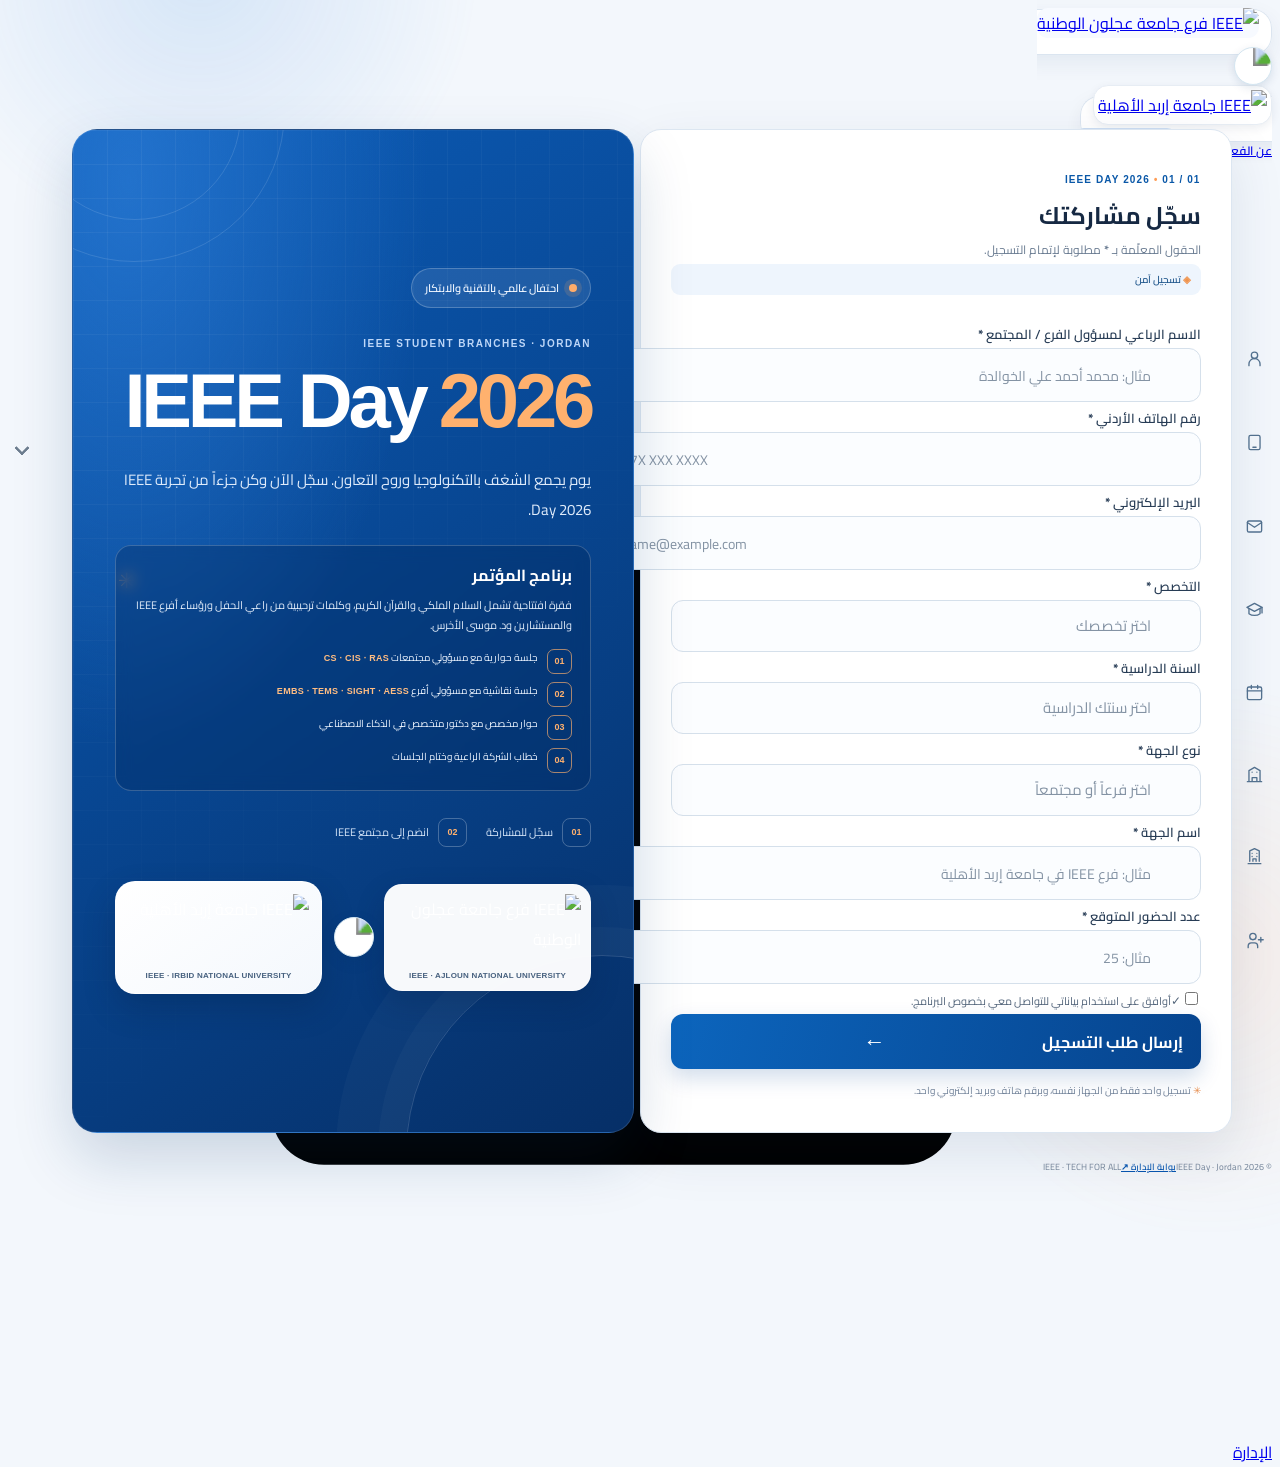
==== index.html @ 1aecef53 "Add organization and attendance registration details" ====
<!doctype html>
<html lang="ar" dir="rtl">
<head>
  <meta charset="utf-8">
  <meta name="viewport" content="width=device-width, initial-scale=1, viewport-fit=cover">
  <meta name="theme-color" content="#064ca5">
  <meta name="description" content="التسجيل في فعالية IEEE Day 2026">
  <title>IEEE Day 2026 | التسجيل</title>
  <link rel="preconnect" href="https://fonts.googleapis.com">
  <link rel="preconnect" href="https://fonts.gstatic.com" crossorigin>
  <link href="https://fonts.googleapis.com/css2?family=Cairo:wght@400;500;600;700&display=swap" rel="stylesheet">
  <link rel="stylesheet" href="styles.css?v=registration-mobile-2-20261021">
  <link rel="stylesheet" href="event-theme.css?v=ieee-day-2026-organization-fields-1">
</head>
<body class="event-body">
  <div class="event-glow event-glow-one"></div><div class="event-glow event-glow-two"></div>
  <header class="topbar wrap event-topbar">
    <a class="brand event-brand" href="#home" aria-label="شعار IEEE فرع جامعة عجلون الوطنية وجامعة إربد الأهلية">
      <img class="brand-university" src="assets/ieee-anu-ajloun.png" alt="IEEE فرع جامعة عجلون الوطنية">
      <span class="brand-partnership" role="img" aria-label="شراكة وتعاون بين الجهتين"><img src="assets/partnership-handshake.png" alt="" aria-hidden="true"></span>
      <img class="brand-academy" src="assets/ieee-irbid-national-university.jpg" alt="IEEE جامعة إربد الأهلية">
    </a>
    <nav class="nav"><a href="#event">عن الفعالية</a><a href="#register">التسجيل</a><a class="nav-admin" href="admin.html">لوحة الإدارة <span aria-hidden="true">↗</span></a></nav>
    <a class="mobile-admin" href="admin.html" aria-label="لوحة الإدارة"><svg aria-hidden="true" viewBox="0 0 24 24"><path d="M14 5h5v5M19 5 10 14"/><path d="M18 13v5a1 1 0 0 1-1 1H6a1 1 0 0 1-1-1V7a1 1 0 0 1 1-1h5"/></svg><span>الإدارة</span></a>
  </header>
  <main id="home" class="wrap event-main">
    <section class="event-grid" id="event">
      <div class="event-intro">
        <div class="event-kicker"><span class="event-kicker-dot"></span> احتفال عالمي بالتقنية والابتكار</div>
        <p class="event-overline">IEEE STUDENT BRANCHES · JORDAN</p>
        <h1><span class="event-title-en">IEEE Day</span><span class="event-title-year">2026</span></h1>
        <p class="event-description">يوم يجمع الشغف بالتكنولوجيا وروح التعاون. سجّل الآن وكن جزءاً من تجربة IEEE Day 2026.</p>
        <section class="conference-program" aria-labelledby="programTitle"><h2 id="programTitle">برنامج المؤتمر</h2><p class="program-opening">فقرة افتتاحية تشمل السلام الملكي والقرآن الكريم، وكلمات ترحيبية من راعي الحفل ورؤساء أفرع IEEE والمستشارين ود. موسى الأخرس.</p><ol><li><b>01</b><span>جلسة حوارية مع مسؤولي مجتمعات <strong>CS · CIS · RAS</strong></span></li><li><b>02</b><span>جلسة نقاشية مع مسؤولي أفرع <strong>EMBS · TEMS · SIGHT · AESS</strong></span></li><li><b>03</b><span>حوار مخصص مع دكتور متخصص في الذكاء الاصطناعي</span></li><li><b>04</b><span>خطاب الشركة الراعية وختام الجلسات</span></li></ol></section>
        <div class="event-facts"><span><b>01</b> سجّل للمشاركة</span><span><b>02</b> انضم إلى مجتمع IEEE</span></div>
        <div class="event-partners" aria-label="الجهات المشاركة">
          <div class="event-partner-card"><img src="assets/ieee-anu-ajloun.png" alt="IEEE فرع جامعة عجلون الوطنية"><span>IEEE · AJLOUN NATIONAL UNIVERSITY</span></div>
          <span class="event-partnership" role="img" aria-label="شراكة وتنظيم مشترك"><img src="assets/partnership-handshake.png" alt="" aria-hidden="true"></span>
          <div class="event-partner-card"><img src="assets/ieee-irbid-national-university.jpg" alt="IEEE جامعة إربد الأهلية"><span>IEEE · IRBID NATIONAL UNIVERSITY</span></div>
        </div>
        <span class="event-orbit event-orbit-a"></span><span class="event-orbit event-orbit-b"></span><span class="event-spark" aria-hidden="true">✳</span>
      </div>
      <div class="registration-panel event-registration-panel" id="register">
      <form class="registration-form reveal" id="registrationForm" novalidate>
        <div class="form-top"><div><span class="form-step">IEEE DAY 2026 <i>•</i> 01 / 01</span><div class="form-label">سجّل مشاركتك</div><p>الحقول المعلّمة بـ <b>*</b> مطلوبة لإتمام التسجيل.</p></div><div class="secure-badge"><span>◈</span> تسجيل آمن</div></div>
        <div class="form-grid">
          <label class="field full-field" for="fullName"><span class="field-label">الاسم الرباعي لمسؤول الفرع / المجتمع <b>*</b></span><span class="input-wrap"><span class="input-icon" aria-hidden="true"><svg viewBox="0 0 24 24"><circle cx="12" cy="8" r="4"/><path d="M5 21v-2a7 7 0 0 1 14 0v2"/></svg></span><input id="fullName" name="fullName" type="text" autocomplete="name" placeholder="مثال: محمد أحمد علي الخوالدة" minlength="10" required><span class="field-status"></span></span><span class="field-error"></span></label>
          <label class="field" for="phone"><span class="field-label">رقم الهاتف الأردني <b>*</b></span><span class="input-wrap"><span class="input-icon" aria-hidden="true"><svg viewBox="0 0 24 24"><path d="M7 3h10a2 2 0 0 1 2 2v14a2 2 0 0 1-2 2H7a2 2 0 0 1-2-2V5a2 2 0 0 1 2-2Z"/><path d="M10 18h4"/></svg></span><input id="phone" name="phone" type="tel" inputmode="tel" autocomplete="tel" dir="ltr" placeholder="07X XXX XXXX" required><span class="field-status"></span></span><span class="field-error"></span></label>
          <label class="field" for="email"><span class="field-label">البريد الإلكتروني <b>*</b></span><span class="input-wrap"><span class="input-icon" aria-hidden="true"><svg viewBox="0 0 24 24"><rect x="3" y="5" width="18" height="14" rx="2"/><path d="m3 7 9 6 9-6"/></svg></span><input id="email" name="email" type="email" inputmode="email" autocomplete="email" dir="ltr" placeholder="name@example.com" required><span class="field-status"></span></span><span class="field-error"></span></label>
          <label class="field" for="major"><span class="field-label">التخصص <b>*</b></span><span class="input-wrap select-wrap"><span class="input-icon" aria-hidden="true"><svg viewBox="0 0 24 24"><path d="M12 3 2.5 8 12 13l9.5-5L12 3Z"/><path d="M5 10v6c4 3 10 3 14 0v-6M21.5 8v7"/></svg></span><select id="major" name="major" required><option value="" selected disabled>اختر تخصصك</option><option>علم الحاسوب</option><option>تكنولوجيا المعلومات</option><option>هندسة الحاسوب</option><option>هندسة البرمجيات</option><option>الأمن السيبراني</option><option>الذكاء الاصطناعي</option><option>علم البيانات</option><option>نظم المعلومات الحاسوبية</option><option>هندسة الاتصالات والشبكات</option><option>هندسة الإلكترونيات</option><option>إنترنت الأشياء</option><option>الروبوتات والأنظمة الذكية</option><option>الحوسبة السحابية</option><option>تخصص تقني آخر</option></select><span class="field-status"></span></span><span class="field-error"></span></label>
          <label class="field" for="year"><span class="field-label">السنة الدراسية <b>*</b></span><span class="input-wrap select-wrap"><span class="input-icon" aria-hidden="true"><svg viewBox="0 0 24 24"><rect x="3" y="5" width="18" height="16" rx="2"/><path d="M16 3v4M8 3v4M3 10h18"/></svg></span><select id="year" name="year" required><option value="" selected disabled>اختر سنتك الدراسية</option><option>السنة الأولى</option><option>السنة الثانية</option><option>السنة الثالثة</option><option>السنة الرابعة</option><option>السنة الخامسة</option><option>السنة السادسة أو أكثر</option><option>دراسات عليا</option></select><span class="field-status"></span></span><span class="field-error"></span></label>
          <label class="field" for="organizationType"><span class="field-label">نوع الجهة <b>*</b></span><span class="input-wrap select-wrap"><span class="input-icon" aria-hidden="true"><svg viewBox="0 0 24 24"><path d="M3 21h18M5 21V7l7-4 7 4v14M9 21v-5h6v5M9 9h.01M15 9h.01"/></svg></span><select id="organizationType" name="organizationType" required><option value="" selected disabled>اختر فرعاً أو مجتمعاً</option><option value="فرع">فرع IEEE</option><option value="مجتمع">مجتمع IEEE</option></select><span class="field-status"></span></span><span class="field-error"></span></label>
          <label class="field" for="organizationName"><span class="field-label">اسم الجهة <b>*</b></span><span class="input-wrap"><span class="input-icon" aria-hidden="true"><svg viewBox="0 0 24 24"><path d="M4 21h16M6 18V5l6-3 6 3v13M9 8h.01M15 8h.01M9 12h.01M15 12h.01M10 18v-3h4v3"/></svg></span><input id="organizationName" name="organizationName" type="text" maxlength="160" placeholder="مثال: فرع IEEE في جامعة إربد الأهلية" required><span class="field-status"></span></span><span class="field-error"></span></label>
          <label class="field" for="attendeeCount"><span class="field-label">عدد الحضور المتوقع <b>*</b></span><span class="input-wrap"><span class="input-icon" aria-hidden="true"><svg viewBox="0 0 24 24"><path d="M16 21v-2a4 4 0 0 0-4-4H8a4 4 0 0 0-4 4v2M10 11a4 4 0 1 0 0-8 4 4 0 0 0 0 8ZM20 8v6M23 11h-6"/></svg></span><input id="attendeeCount" name="attendeeCount" type="number" inputmode="numeric" min="1" max="10000" step="1" placeholder="مثال: 25" required><span class="field-status"></span></span><span class="field-error"></span></label>
        </div>
        <label class="consent" for="consent"><input id="consent" type="checkbox" name="consent" required><span class="custom-checkbox">✓</span><span>أوافق على استخدام بياناتي للتواصل معي بخصوص البرنامج.</span></label>
        <button class="primary-button submit-button" type="submit"><span class="submit-text">إرسال طلب التسجيل</span><span class="submit-arrow" aria-hidden="true">←</span><span class="button-spinner"></span></button>
        <p class="form-footnote"><span>✳</span> تسجيل واحد فقط من الجهاز نفسه، وبرقم هاتف وبريد إلكتروني واحد.</p>
      </form>
      <section class="registration-success" id="registrationSuccess" role="status" aria-live="polite" aria-atomic="true" hidden>
        <div class="success-art"><span>✓</span><i class="success-star star-a">✳</i><i class="success-star star-b">✦</i><i class="success-star star-c">✳</i></div>
        <div class="eyebrow success-eyebrow"><span class="live-dot"></span><span id="successEyebrow">اكتمل التسجيل بنجاح</span></div>
        <h2 id="successTitle">أنت مسجل<span>.</span></h2>
        <p class="success-message" id="successMessage"></p>
        <div class="success-divider"></div>
        <p class="success-detail" id="successDetail">سنكون على تواصل معك قريباً.<br><b>نتمنى لك رحلة مليئة بالإنجاز!</b></p>
        <div class="success-device-note" id="successDeviceNote"><span aria-hidden="true">⌁</span><p>تم اعتماد هذا الجهاز لتسجيل واحد فقط، ولا يمكن التسجيل منه مرة أخرى.</p></div>
        <span class="success-brand">IEEE DAY 2026 &nbsp;·&nbsp; JORDAN</span>
      </section>
      </div>
    </section>
    <footer class="footer event-footer"><span>© 2026 IEEE Day · Jordan</span><a href="admin.html">بوابة الإدارة ↗</a><span>IEEE · TECH FOR ALL</span></footer>
  </main>
  <div class="toast" id="toast" role="alert" aria-live="polite"></div>
  <script src="app.js?v=db-authoritative-registration-organization-fields-20261104"></script>
</body>
</html>
---- event-theme.css ----
:root{--ink:#14243b;--muted:#63748a;--purple:#0754ad;--purple-deep:#063d83;--lavender:#e8f2ff;--coral:#ff9c54;--line:#dce6f1;--surface:#fff;--page:#f3f7fc;--green:#28966e;--font:"Cairo",sans-serif;--display:"Cairo",sans-serif}
html{scroll-padding-top:90px}
body.event-body{background:#f3f7fc;color:#15263c;font-family:"Cairo",sans-serif}
.event-glow{position:fixed;z-index:-1;pointer-events:none;border-radius:50%;filter:blur(2px)}
.event-glow-one{width:580px;height:580px;top:-320px;left:-90px;background:radial-gradient(circle,rgba(64,139,224,.16),transparent 68%)}
.event-glow-two{width:560px;height:560px;right:-210px;bottom:-340px;background:radial-gradient(circle,rgba(255,156,84,.11),transparent 70%)}
.event-topbar{height:91px;border-bottom-color:#dce5f0}
.event-brand{height:68px;gap:13px;padding:7px 12px;border:1px solid #dbe5f0;border-radius:14px;background:#fff;box-shadow:0 8px 22px rgba(18,51,93,.07)}
.event-brand .brand-university{width:148px;height:50px;flex:0 0 148px;object-fit:contain;border-radius:0}
.event-brand .brand-academy{width:145px;height:57px;object-fit:contain}
.event-brand .brand-divider{height:37px;background:#d8e1ed}
.event-topbar .nav{gap:29px}
.event-topbar .nav a{font-family:"Cairo",sans-serif;font-size:12px;font-weight:600}
.event-topbar .nav a:hover,.event-topbar .nav .nav-admin{color:#0754ad}
.event-topbar .nav .nav-admin{padding:10px 15px;border:1px solid #cbdcf1;border-radius:10px;background:#fff}
.event-main{width:min(1220px,calc(100% - 64px))}
.event-grid{display:grid;grid-template-columns:minmax(0,1fr) minmax(410px,.92fr);gap:27px;align-items:stretch;padding:30px 0 25px}
.event-intro{position:relative;isolation:isolate;overflow:hidden;display:flex;min-height:660px;flex-direction:column;justify-content:center;padding:44px 42px;border:1px solid rgba(255,255,255,.12);border-radius:25px;background:radial-gradient(ellipse at 10% 5%,rgba(47,127,217,.64),transparent 42%),linear-gradient(145deg,#0c5db9 0%,#084895 45%,#062f67 100%);color:#fff;box-shadow:0 25px 60px rgba(9,54,107,.18)}
.event-intro::before,.event-intro::after{position:absolute;z-index:-1;content:"";pointer-events:none}
.event-intro::before{inset:0;background-image:linear-gradient(rgba(255,255,255,.055) 1px,transparent 1px),linear-gradient(90deg,rgba(255,255,255,.055) 1px,transparent 1px);background-size:34px 34px;mask-image:linear-gradient(135deg,#000,transparent 73%)}
.event-intro::after{width:390px;height:390px;right:-165px;bottom:-215px;border:1px solid rgba(255,255,255,.16);border-radius:50%;box-shadow:0 0 0 28px rgba(255,255,255,.025),0 0 0 70px rgba(255,255,255,.025)}
.event-kicker{display:flex;align-items:center;gap:10px;width:max-content;max-width:100%;padding:9px 13px;border:1px solid rgba(255,255,255,.22);border-radius:100px;background:rgba(255,255,255,.09);color:#eff6ff;font-size:11px;font-weight:600}
.event-kicker-dot{width:8px;height:8px;border-radius:50%;background:#ffac69;box-shadow:0 0 0 5px rgba(255,172,105,.15)}
.event-overline{margin:28px 0 3px;color:#bed7f8;font:600 10px/1.6 Arial,sans-serif;letter-spacing:.15em}
.event-intro h1{display:flex;direction:ltr;justify-content:flex-end;align-items:baseline;gap:14px;margin:0;color:#fff;font:700 clamp(48px,6vw,76px)/1.22 Arial,sans-serif;letter-spacing:-.055em}
.event-title-year{color:#ffb16e}
.event-description{max-width:500px;margin:17px 0 0;color:#e0ecfb;font:400 15px/2 Cairo,sans-serif}
.event-facts{display:flex;flex-wrap:wrap;gap:19px;margin-top:27px;color:#d5e5f8;font-size:11px}
.event-facts span{display:flex;align-items:center;gap:9px}
.event-facts b{display:grid;width:27px;height:27px;place-items:center;border:1px solid rgba(255,255,255,.25);border-radius:8px;color:#ffb16e;font:700 9px Arial,sans-serif}
.event-partners{position:relative;z-index:1;display:grid;grid-template-columns:1fr 1fr;gap:12px;margin-top:34px}
.event-partner-card{overflow:hidden;display:flex;min-width:0;flex-direction:column;align-items:center;padding:10px 10px 9px;border:1px solid rgba(255,255,255,.32);border-radius:13px;background:#fff;box-shadow:0 10px 25px rgba(0,25,58,.16)}
.event-partner-card img{display:block;width:100%;height:70px;object-fit:contain}
.event-partner-card span{margin-top:6px;color:#47617f;font:600 8px/1.4 Arial,sans-serif;letter-spacing:.025em;text-align:center}
.event-orbit{position:absolute;z-index:-1;border:1px solid rgba(255,255,255,.12);border-radius:50%;pointer-events:none}
.event-orbit-a{width:300px;height:300px;top:-170px;left:-90px}
.event-orbit-b{width:210px;height:210px;top:-122px;left:-44px}
.event-spark{position:absolute;top:43%;left:8%;color:#ffb16e;font-size:21px;animation:event-twinkle 2.3s ease-in-out infinite alternate}
.event-registration-panel{align-self:center;width:100%;max-width:530px;min-width:0;margin-inline:auto}
.event-registration-panel .registration-form{width:100%;padding:32px 30px;border:1px solid #dce6f1;border-radius:21px;background:#fff;box-shadow:0 20px 55px rgba(18,51,93,.1)}
.event-registration-panel .form-top{align-items:flex-start;gap:14px;margin-bottom:23px}
.event-registration-panel .form-step{font:700 10px/1.6 Arial,sans-serif;letter-spacing:.11em;color:#0a58a8}
.event-registration-panel .form-step i{color:#ff9c54}
.event-registration-panel .form-label{margin-top:7px;font:700 24px/1.45 Cairo,sans-serif;color:#162943}
.event-registration-panel .form-top p{margin:5px 0 0;color:#697b91;font:400 12px/1.8 Cairo,sans-serif}
.event-registration-panel .secure-badge{flex:0 0 auto;margin-top:4px;padding:8px 10px;border-radius:9px;background:#eef5fd;color:#23598e;font:600 10px/1.5 Cairo,sans-serif;white-space:nowrap}
.event-registration-panel .secure-badge span{color:#f0934c}
.event-registration-panel .form-grid{grid-template-columns:minmax(0,1fr);gap:17px}
.event-registration-panel .field,.event-registration-panel .full-field{grid-column:1/-1;min-width:0}
.event-registration-panel .field-label{margin-bottom:7px;color:#273c55;font:600 13px/1.6 Cairo,sans-serif}
.event-registration-panel .input-wrap{width:100%;min-width:0}
.event-registration-panel .input-wrap input,.event-registration-panel .input-wrap select{display:block;width:100%;height:52px;padding:0 49px 0 41px;border:1px solid #d5e0eb;border-radius:12px;outline:0;background:#fbfdff;color:#1e3047;font:400 15px/1.5 Cairo,sans-serif;box-shadow:none;transition:border-color .18s,box-shadow .18s,background .18s}
.event-registration-panel .input-wrap input::placeholder{color:#8493a4;opacity:1;font:400 14px/1.5 Cairo,sans-serif}
.event-registration-panel .input-wrap input[name="phone"],.event-registration-panel .input-wrap input[name="email"]{direction:ltr;text-align:left;padding:0 48px 0 14px}
.event-registration-panel .input-wrap input:focus,.event-registration-panel .input-wrap select:focus{border-color:#2475c4;box-shadow:0 0 0 3px rgba(36,117,196,.12);background:#fff}
.event-registration-panel .input-wrap select{appearance:none;-webkit-appearance:none;padding-left:40px}
.event-registration-panel .input-wrap select:invalid{color:#8493a4}
.event-registration-panel .input-wrap:has(select)::after{content:"";position:absolute;left:17px;right:auto;top:50%;width:8px;height:8px;border:solid #6c7c8e;border-width:0 0 2px 2px;transform:translateY(-70%) rotate(-45deg);pointer-events:none}
.event-registration-panel .input-icon{position:absolute;right:15px;left:auto;z-index:1;display:grid;width:21px;height:21px;place-items:center;color:#52708e;font-size:19px;pointer-events:none}
.event-registration-panel .input-icon svg{display:block;width:19px;height:19px;fill:none;stroke:currentColor;stroke-width:1.7;stroke-linecap:round;stroke-linejoin:round}
.event-registration-panel .field-status{left:11px;color:#249873}
.event-registration-panel .field-valid input,.event-registration-panel .field-valid select{border-color:rgba(36,152,115,.45);background:#fbfffd}
.event-registration-panel .field-invalid input,.event-registration-panel .field-invalid select{border-color:#d66c64;background:#fffafa}
.event-registration-panel .field-error{font:400 11px/1.6 Cairo,sans-serif;color:#c94b50}
.event-registration-panel .consent{min-height:44px;align-items:center;gap:10px;margin:14px 0;color:#52647a;font:400 11px/1.8 Cairo,sans-serif}
.event-registration-panel .custom-checkbox{width:21px;height:21px;flex:0 0 21px;border-color:#c8d5e3;border-radius:6px;font-size:12px}
.event-registration-panel .consent input:checked+.custom-checkbox{border-color:#0754ad;background:#0754ad}
.event-registration-panel .submit-button{display:flex;width:100%;min-height:55px;height:55px;align-items:center;justify-content:space-between;padding:0 18px;border:0;border-radius:12px;background:linear-gradient(105deg,#0c65bd,#06448e);color:white;font:700 16px/1.4 Cairo,sans-serif;box-shadow:0 9px 21px rgba(6,68,142,.18);transition:transform .16s,box-shadow .16s,filter .16s}
.event-registration-panel .submit-button:hover{background:linear-gradient(105deg,#0759ab,#053a7a);box-shadow:0 12px 24px rgba(6,68,142,.24)}
.event-registration-panel .submit-button:active{transform:translateY(1px) scale(.99);filter:brightness(.95)}
.event-registration-panel .submit-button:disabled{cursor:wait;opacity:.78;box-shadow:none}
.event-registration-panel .submit-button:disabled .button-spinner{display:block}
.event-registration-panel .submit-button:disabled .submit-arrow{display:none}
.event-registration-panel .submit-arrow{font-size:22px}
.event-registration-panel .button-spinner{width:19px;height:19px;flex:0 0 19px;border-width:2px}
.event-registration-panel .form-footnote{margin:13px 0 0;color:#708198;font:400 10px/1.8 Cairo,sans-serif}
.event-registration-panel .form-footnote span{color:#e78d4c}
.event-registration-panel .registration-success{width:100%;min-height:560px;padding:34px 28px;border:1px solid #dce6f1;border-radius:21px;background:#fff;box-shadow:0 20px 55px rgba(18,51,93,.1);font-family:Cairo,sans-serif}
.event-registration-panel .registration-success .success-art>span{background:#0754ad;box-shadow:0 5px 14px rgba(7,84,173,.25)}
.event-registration-panel .registration-success .success-art::before{background:#e7f1fc}
.event-registration-panel .registration-success .success-art::after{background:#d5e7fa}
.event-registration-panel .registration-success h2 span{color:#f2954e}
.event-registration-panel .registration-success .success-device-note{border-color:#dce7f2;background:#f6f9fd}
.event-registration-panel .registration-success .success-device-note>span{background:#e8f1fa;color:#0754ad}
.event-registration-panel .registration-success .success-brand{color:#54708f;font:700 9px/1.6 Arial,sans-serif;letter-spacing:.1em}
.event-footer{min-height:63px;border-top-color:#dce5f0;color:#718298;font-family:Cairo,sans-serif;font-size:9px}
.event-footer a{color:#0754ad;font-weight:600}
.admin-body{background:#f3f7fc;color:#15263c;font-family:Cairo,sans-serif}
.admin-body .ambient{opacity:0}
.admin-body .admin-heading h1 span{color:#0754ad}
.admin-body .admin-login{border-color:#dce6f1;border-radius:16px;box-shadow:0 18px 50px rgba(18,51,93,.1)}
.admin-body .login-mark{background:#e8f2ff;color:#0754ad}
.admin-body .admin-login h1{font-family:Cairo,sans-serif}
.admin-body .admin-login input{border-color:#d5e0eb;border-radius:10px;background:#fbfdff;font-family:Cairo,sans-serif}
.admin-body .admin-login input:focus{border-color:#2475c4;box-shadow:0 0 0 3px rgba(36,117,196,.12)}
.admin-body .primary-button{background:#0754ad;font-family:Cairo,sans-serif}
.admin-body .primary-button:hover{background:#063d83}
.admin-body .export-button{border-color:#cbdcf1;color:#0754ad;font-family:Cairo,sans-serif}
.admin-body .export-button:hover{background:#eef5fd;border-color:#a9c6e6}
.admin-body .logout-button{border-radius:9px;font-family:Cairo,sans-serif}
.admin-body .metric-card,.admin-body .admin-data-panel{border-color:#dce6f1;border-radius:14px;box-shadow:0 10px 28px rgba(18,51,93,.05)}
.admin-body .metric-label>span{color:#e88c4d}
.admin-body .metric-number{color:#123e70;font-family:Cairo,sans-serif}
.admin-body .record-count{background:#eaf3fd;color:#0754ad}
.admin-body .search-box{border-color:#dce6f1;border-radius:9px;background:#f8fbff}
.admin-body .student-avatar{background:#eaf3fd;color:#0754ad}
.admin-body .major-tag{background:#eef5fc;color:#385b7e}
.admin-body .empty-icon{background:#eaf3fd;color:#0c65bd}
.admin-body .empty-state a{color:#0754ad}
.admin-body .storage-note{border-color:#efdfc7;background:#fffaf2}
.admin-body .back-link span{color:#0754ad}
@keyframes event-twinkle{from{opacity:.55;transform:scale(.82) rotate(-9deg)}to{opacity:1;transform:scale(1.1) rotate(12deg)}}
@media(max-width:900px){.event-main{width:calc(100% - 42px)}.event-grid{grid-template-columns:minmax(0,1fr) minmax(370px,.95fr);gap:17px}.event-intro{min-height:630px;padding:34px 28px}.event-intro h1{font-size:clamp(45px,6vw,64px)}.event-partners{gap:8px}.event-partner-card{padding:8px}.event-partner-card img{height:57px}.event-registration-panel .registration-form{padding:26px 23px}}
@media(max-width:720px){.event-topbar{height:78px}.event-brand{height:57px;gap:8px;padding:5px 8px;border-radius:12px}.event-brand .brand-university{width:110px;height:40px;flex-basis:110px}.event-brand .brand-academy{width:106px;height:43px}.event-brand .brand-divider{height:30px}.event-main{width:calc(100% - 32px)}.event-grid{grid-template-columns:minmax(0,1fr);gap:16px;padding:17px 0 20px}.event-intro{order:0;min-height:0;padding:24px 22px 20px;border-radius:20px}.event-overline{margin-top:19px;font-size:9px}.event-intro h1{gap:11px;font-size:clamp(46px,12vw,67px)}.event-description{margin-top:10px;font-size:13px;line-height:1.9}.event-facts{gap:12px;margin-top:17px;font-size:10px}.event-partners{gap:9px;margin-top:20px}.event-partner-card{padding:7px 6px;border-radius:10px}.event-partner-card img{height:50px}.event-partner-card span{font-size:6.5px}.event-spark{top:40%;left:6%;font-size:17px}.event-registration-panel{order:1;max-width:560px}.event-registration-panel .registration-form{padding:23px 20px;border-radius:18px}.event-registration-panel .form-grid{gap:15px}.event-registration-panel .form-label{font-size:22px}.event-registration-panel .input-wrap input,.event-registration-panel .input-wrap select{height:56px;font-size:16px}.event-registration-panel .input-wrap input::placeholder{font-size:14px}.event-registration-panel .submit-button{min-height:58px;height:58px}.event-registration-panel .registration-success{min-height:0;padding:29px 20px}.event-footer{gap:8px;padding-block:12px;font-size:8px}}
@media(max-width:390px){.event-topbar{height:70px}.event-brand{gap:6px;padding:4px 6px}.event-brand .brand-university{width:95px;height:36px;flex-basis:95px}.event-brand .brand-academy{width:92px;height:39px}.event-topbar .mobile-admin{font-size:13px}.event-main{width:calc(100% - 24px)}.event-grid{gap:13px;padding-top:13px}.event-intro{padding:21px 17px 17px}.event-kicker{padding:7px 10px;font-size:9px}.event-overline{font-size:8px}.event-intro h1{font-size:clamp(43px,11.5vw,56px)}.event-description{font-size:12px}.event-facts{gap:8px;font-size:9px}.event-facts span{gap:6px}.event-facts b{width:24px;height:24px}.event-partner-card img{height:43px}.event-partner-card span{font-size:5.6px}.event-registration-panel .registration-form{padding:20px 16px}.event-registration-panel .form-top{gap:7px}.event-registration-panel .form-label{font-size:20px}.event-registration-panel .secure-badge{padding:7px 8px;font-size:9px}.event-registration-panel .input-wrap input,.event-registration-panel .input-wrap select{height:54px}.event-footer span:last-child{display:none}}
@media(prefers-reduced-motion:reduce){.event-spark{animation:none}}

/* Softer logo edges and the provided partnership mark between both organizers. */
.event-brand{gap:10px;border-radius:19px}
.event-brand .brand-university,.event-brand .brand-academy{overflow:hidden;border-radius:11px;background:#f7faff}
.event-brand .brand-academy{padding:4px;border:1px solid #e7edf4;border-radius:15px;background:#fff;box-shadow:0 3px 10px rgba(15,43,75,.08)}
.brand-partnership,.event-partnership{position:relative;display:grid;flex:0 0 auto;place-items:center;overflow:hidden;border:1px solid #d4e5f0;border-radius:50%;background:#fff;box-shadow:0 5px 14px rgba(6,50,98,.16)}
.brand-partnership{width:36px;height:36px;box-shadow:0 3px 10px rgba(6,50,98,.12)}
.brand-partnership img,.event-partnership img{position:absolute;inset:0;width:100%;height:100%;max-width:none;object-fit:contain;transform:scale(2.15)}
.event-partners{grid-template-columns:minmax(0,1fr) 42px minmax(0,1fr);align-items:center;gap:10px}
.event-partner-card{padding:9px;border-radius:18px;background:rgba(255,255,255,.97);box-shadow:0 12px 30px rgba(0,25,58,.2)}
.event-partner-card img{overflow:hidden;border-radius:11px}
.event-partners>.event-partner-card:last-child{padding:12px;border:1px solid rgba(255,255,255,.82);border-radius:20px;background:linear-gradient(145deg,#fff,#f4f8fd);box-shadow:0 14px 32px rgba(0,25,58,.23)}
.event-partners>.event-partner-card:last-child img{border-radius:15px;clip-path:inset(0 round 15px)}
.event-partnership{width:38px;height:38px;position:relative;z-index:2}
@media(max-width:720px){.event-brand{gap:7px}.brand-partnership{width:30px;height:30px}.event-partners{grid-template-columns:minmax(0,1fr) 34px minmax(0,1fr);gap:7px}.event-partner-card{padding:6px;border-radius:14px}.event-partner-card img{border-radius:9px}.event-partners>.event-partner-card:last-child{padding:8px;border-radius:16px}.event-partners>.event-partner-card:last-child img{border-radius:12px;clip-path:inset(0 round 12px)}.event-partnership{width:32px;height:32px}}

/* Keep registration as the primary action, followed by event information. */
.event-registration-panel{order:-1}
.event-intro{order:0}

/* Conference agenda and organization attendance fields */
.event-intro{align-self:stretch;display:flex;flex-direction:column;justify-content:center}
.conference-program{position:relative;z-index:1;margin-top:20px;padding:17px 18px;border:1px solid rgba(255,255,255,.2);border-radius:16px;background:rgba(3,35,82,.29);backdrop-filter:blur(8px)}
.conference-program h2{margin:0 0 8px;color:#fff;font:700 16px/1.5 Cairo,sans-serif}
.program-opening{margin:0;color:#e2edfa;font:400 11px/1.85 Cairo,sans-serif}
.conference-program ol{display:grid;gap:8px;margin:13px 0 0;padding:0;list-style:none}
.conference-program li{display:flex;align-items:flex-start;gap:9px;color:#edf5ff;font:400 10px/1.75 Cairo,sans-serif}
.conference-program li>b{display:grid;flex:0 0 23px;height:23px;place-items:center;border:1px solid rgba(255,177,110,.65);border-radius:7px;color:#ffb16e;font:700 9px Arial,sans-serif}
.conference-program li strong{color:#ffbd82;font:700 9px Arial,sans-serif;letter-spacing:.03em}
@media(max-width:760px){.conference-program{margin-top:16px;padding:15px}.conference-program h2{font-size:15px}.program-opening{font-size:10px}.conference-program ol{gap:7px}.conference-program li{font-size:10px}}
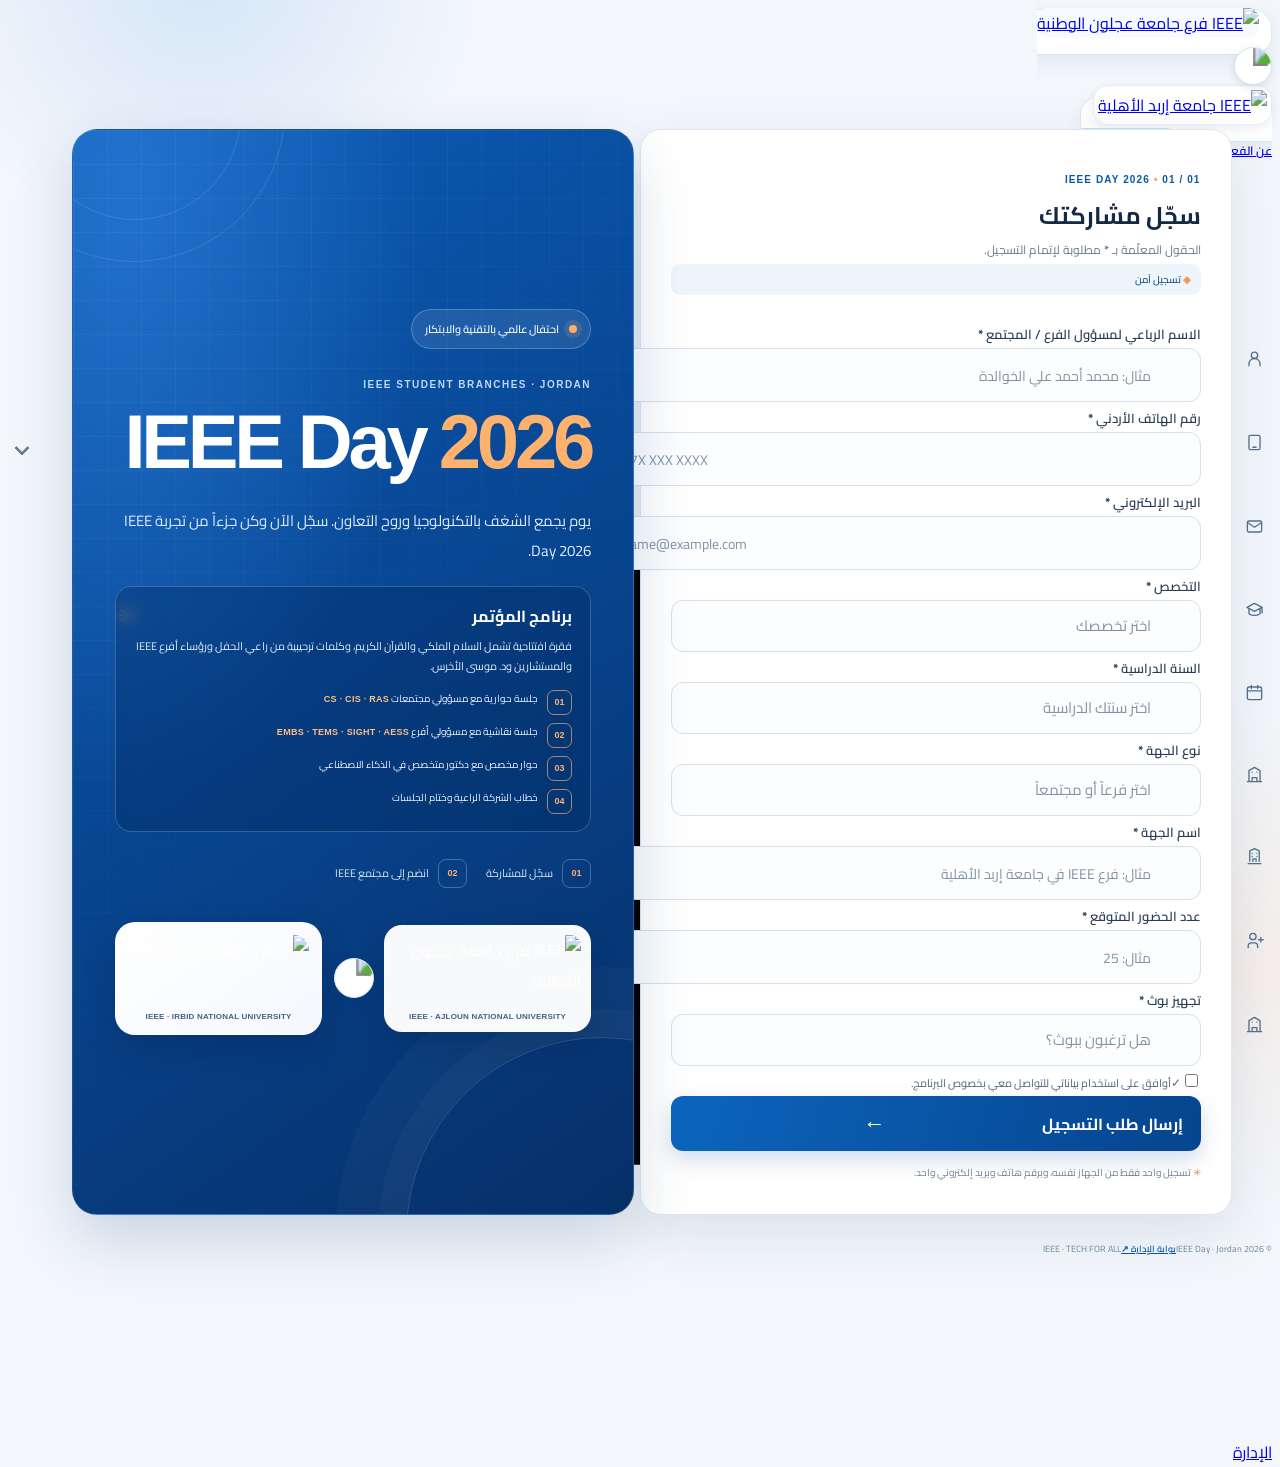
==== commit 3e27d15f: "Add booth preference to registration" ====
--- a/index.html
+++ b/index.html
@@ -51,6 +51,7 @@
           <label class="field" for="organizationType"><span class="field-label">نوع الجهة <b>*</b></span><span class="input-wrap select-wrap"><span class="input-icon" aria-hidden="true"><svg viewBox="0 0 24 24"><path d="M3 21h18M5 21V7l7-4 7 4v14M9 21v-5h6v5M9 9h.01M15 9h.01"/></svg></span><select id="organizationType" name="organizationType" required><option value="" selected disabled>اختر فرعاً أو مجتمعاً</option><option value="فرع">فرع IEEE</option><option value="مجتمع">مجتمع IEEE</option></select><span class="field-status"></span></span><span class="field-error"></span></label>
           <label class="field" for="organizationName"><span class="field-label">اسم الجهة <b>*</b></span><span class="input-wrap"><span class="input-icon" aria-hidden="true"><svg viewBox="0 0 24 24"><path d="M4 21h16M6 18V5l6-3 6 3v13M9 8h.01M15 8h.01M9 12h.01M15 12h.01M10 18v-3h4v3"/></svg></span><input id="organizationName" name="organizationName" type="text" maxlength="160" placeholder="مثال: فرع IEEE في جامعة إربد الأهلية" required><span class="field-status"></span></span><span class="field-error"></span></label>
           <label class="field" for="attendeeCount"><span class="field-label">عدد الحضور المتوقع <b>*</b></span><span class="input-wrap"><span class="input-icon" aria-hidden="true"><svg viewBox="0 0 24 24"><path d="M16 21v-2a4 4 0 0 0-4-4H8a4 4 0 0 0-4 4v2M10 11a4 4 0 1 0 0-8 4 4 0 0 0 0 8ZM20 8v6M23 11h-6"/></svg></span><input id="attendeeCount" name="attendeeCount" type="number" inputmode="numeric" min="1" max="10000" step="1" placeholder="مثال: 25" required><span class="field-status"></span></span><span class="field-error"></span></label>
+          <label class="field" for="boothOption"><span class="field-label">تجهيز بوث <b>*</b></span><span class="input-wrap select-wrap"><span class="input-icon" aria-hidden="true"><svg viewBox="0 0 24 24"><path d="M3 21h18M5 21V7l7-4 7 4v14M9 21v-5h6v5M9 9h.01M15 9h.01"/></svg></span><select id="boothOption" name="boothOption" required><option value="" selected disabled>هل ترغبون ببوث؟</option><option value="مع بوث">مع بوث</option><option value="بدون بوث">بدون بوث</option></select><span class="field-status"></span></span><span class="field-error"></span></label>
         </div>
         <label class="consent" for="consent"><input id="consent" type="checkbox" name="consent" required><span class="custom-checkbox">✓</span><span>أوافق على استخدام بياناتي للتواصل معي بخصوص البرنامج.</span></label>
         <button class="primary-button submit-button" type="submit"><span class="submit-text">إرسال طلب التسجيل</span><span class="submit-arrow" aria-hidden="true">←</span><span class="button-spinner"></span></button>
@@ -71,6 +72,6 @@
     <footer class="footer event-footer"><span>© 2026 IEEE Day · Jordan</span><a href="admin.html">بوابة الإدارة ↗</a><span>IEEE · TECH FOR ALL</span></footer>
   </main>
   <div class="toast" id="toast" role="alert" aria-live="polite"></div>
-  <script src="app.js?v=db-authoritative-registration-organization-fields-20261104"></script>
+  <script src="app.js?v=db-authoritative-registration-booth-option-20261104"></script>
 </body>
 </html>
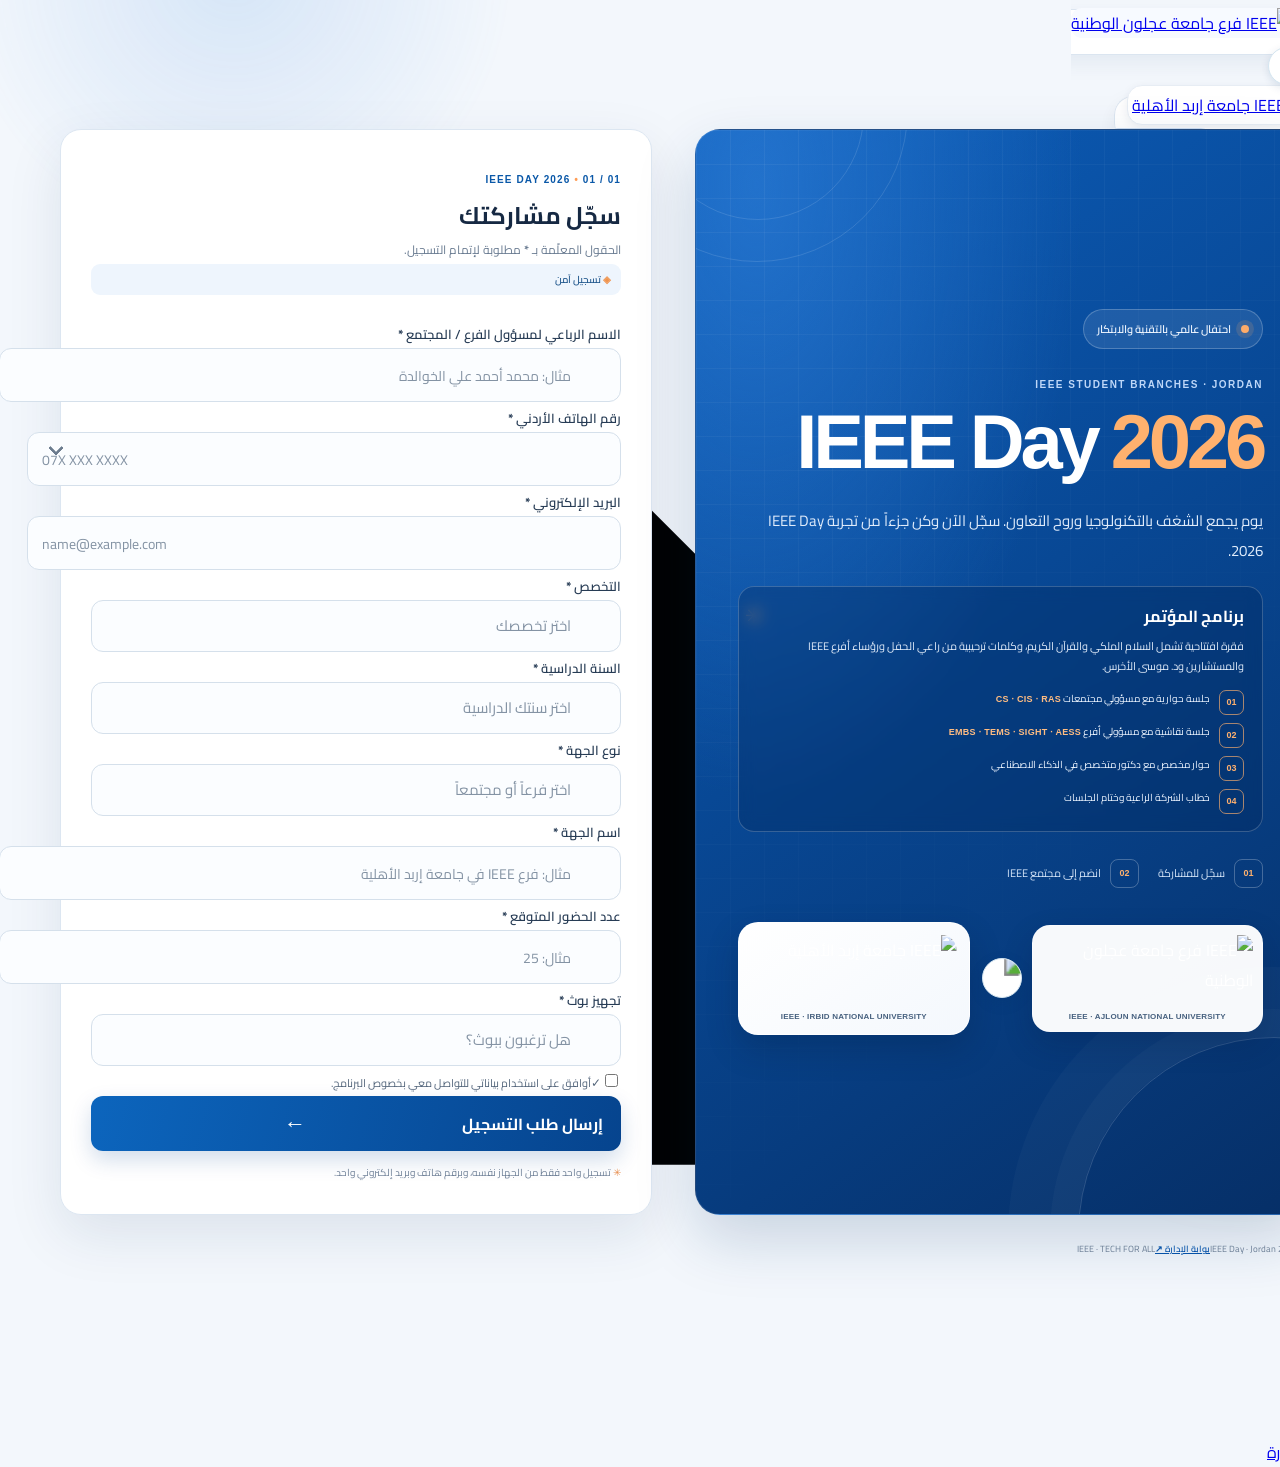
==== commit c3f4f7af: "Show IEEE Day event panel before registration" ====
--- a/index.html
+++ b/index.html
@@ -10,7 +10,7 @@
   <link rel="preconnect" href="https://fonts.gstatic.com" crossorigin>
   <link href="https://fonts.googleapis.com/css2?family=Cairo:wght@400;500;600;700&display=swap" rel="stylesheet">
   <link rel="stylesheet" href="styles.css?v=registration-mobile-2-20261021">
-  <link rel="stylesheet" href="event-theme.css?v=ieee-day-2026-organization-fields-1">
+  <link rel="stylesheet" href="event-theme.css?v=ieee-day-2026-blue-panel-first-20261104">
 </head>
 <body class="event-body">
   <div class="event-glow event-glow-one"></div><div class="event-glow event-glow-two"></div>
--- a/event-theme.css
+++ b/event-theme.css
@@ -130,9 +130,9 @@
 .event-partnership{width:38px;height:38px;position:relative;z-index:2}
 @media(max-width:720px){.event-brand{gap:7px}.brand-partnership{width:30px;height:30px}.event-partners{grid-template-columns:minmax(0,1fr) 34px minmax(0,1fr);gap:7px}.event-partner-card{padding:6px;border-radius:14px}.event-partner-card img{border-radius:9px}.event-partners>.event-partner-card:last-child{padding:8px;border-radius:16px}.event-partners>.event-partner-card:last-child img{border-radius:12px;clip-path:inset(0 round 12px)}.event-partnership{width:32px;height:32px}}
 
-/* Keep registration as the primary action, followed by event information. */
-.event-registration-panel{order:-1}
-.event-intro{order:0}
+/* Lead with the blue event overview, then show the registration form. */
+.event-intro{order:-1}
+.event-registration-panel{order:0}
 
 /* Conference agenda and organization attendance fields */
 .event-intro{align-self:stretch;display:flex;flex-direction:column;justify-content:center}
@@ -143,4 +143,4 @@
 .conference-program li{display:flex;align-items:flex-start;gap:9px;color:#edf5ff;font:400 10px/1.75 Cairo,sans-serif}
 .conference-program li>b{display:grid;flex:0 0 23px;height:23px;place-items:center;border:1px solid rgba(255,177,110,.65);border-radius:7px;color:#ffb16e;font:700 9px Arial,sans-serif}
 .conference-program li strong{color:#ffbd82;font:700 9px Arial,sans-serif;letter-spacing:.03em}
-@media(max-width:760px){.conference-program{margin-top:16px;padding:15px}.conference-program h2{font-size:15px}.program-opening{font-size:10px}.conference-program ol{gap:7px}.conference-program li{font-size:10px}}+@media(max-width:760px){.conference-program{margin-top:16px;padding:15px}.conference-program h2{font-size:15px}.program-opening{font-size:10px}.conference-program ol{gap:7px}.conference-program li{font-size:10px}}
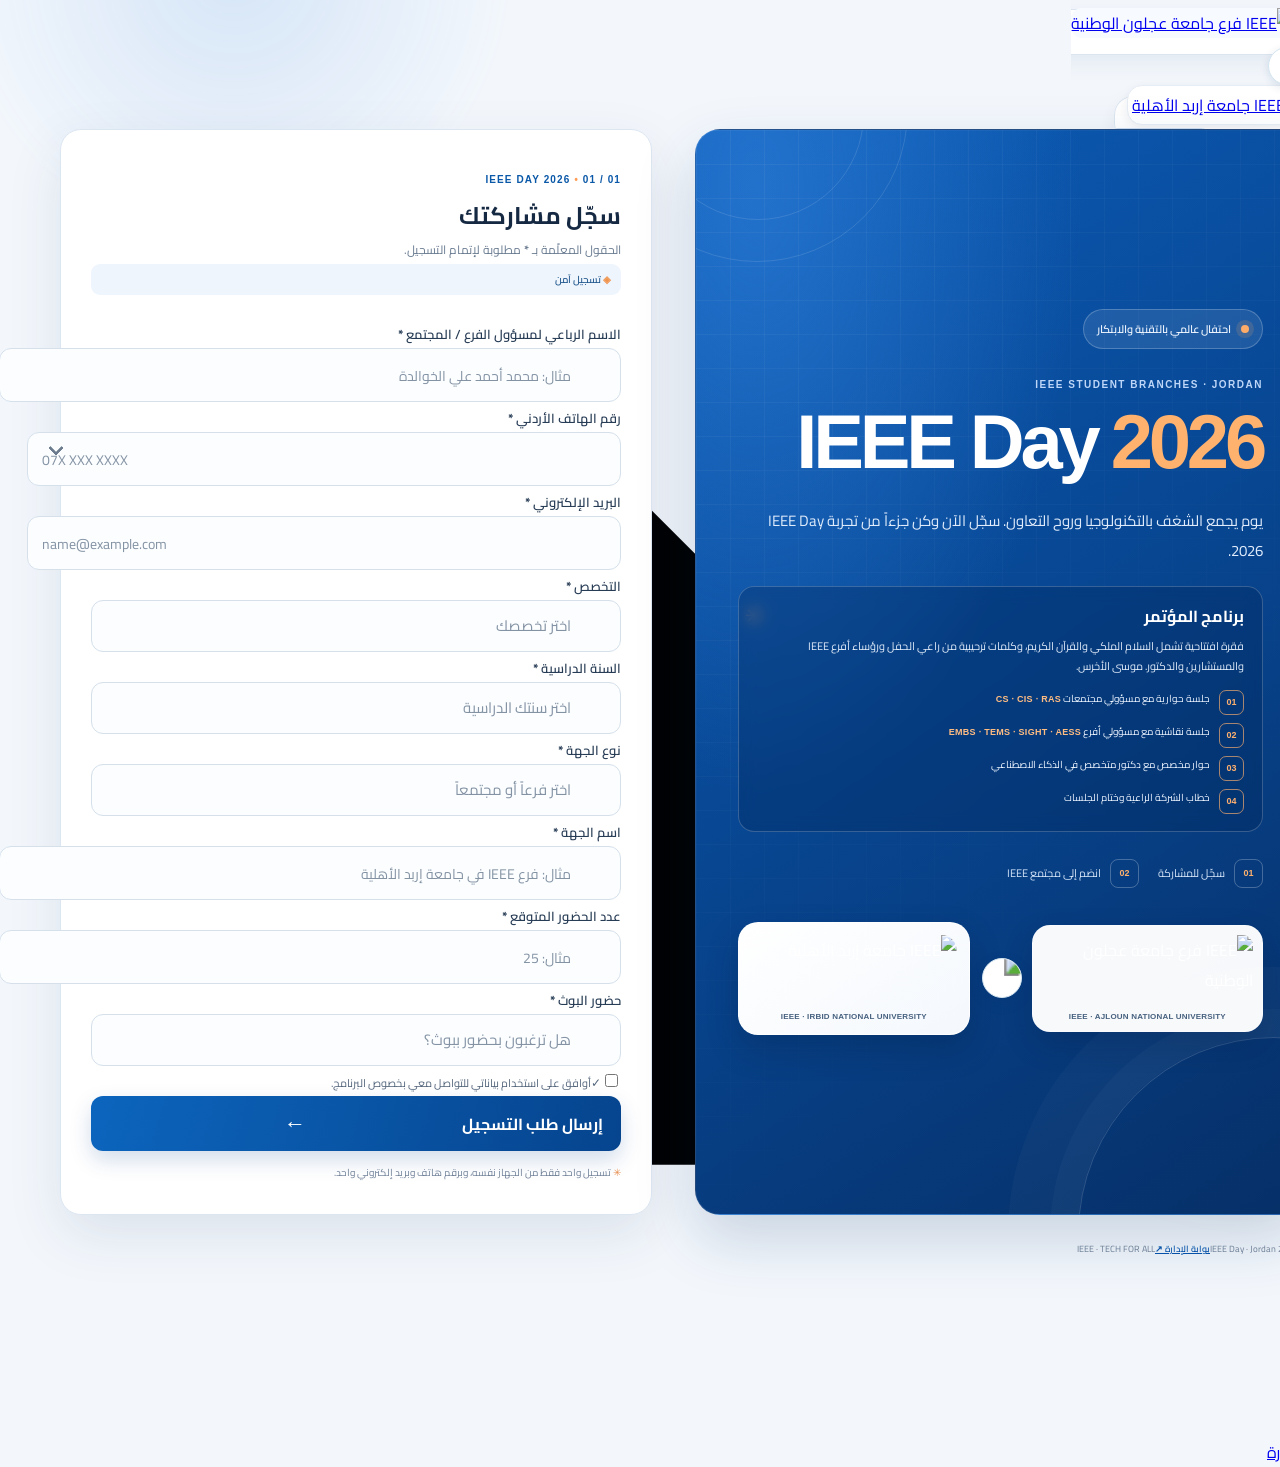
==== commit 78f5f4be: "Update index.html" ====
--- a/index.html
+++ b/index.html
@@ -30,7 +30,7 @@
         <p class="event-overline">IEEE STUDENT BRANCHES · JORDAN</p>
         <h1><span class="event-title-en">IEEE Day</span><span class="event-title-year">2026</span></h1>
         <p class="event-description">يوم يجمع الشغف بالتكنولوجيا وروح التعاون. سجّل الآن وكن جزءاً من تجربة IEEE Day 2026.</p>
-        <section class="conference-program" aria-labelledby="programTitle"><h2 id="programTitle">برنامج المؤتمر</h2><p class="program-opening">فقرة افتتاحية تشمل السلام الملكي والقرآن الكريم، وكلمات ترحيبية من راعي الحفل ورؤساء أفرع IEEE والمستشارين ود. موسى الأخرس.</p><ol><li><b>01</b><span>جلسة حوارية مع مسؤولي مجتمعات <strong>CS · CIS · RAS</strong></span></li><li><b>02</b><span>جلسة نقاشية مع مسؤولي أفرع <strong>EMBS · TEMS · SIGHT · AESS</strong></span></li><li><b>03</b><span>حوار مخصص مع دكتور متخصص في الذكاء الاصطناعي</span></li><li><b>04</b><span>خطاب الشركة الراعية وختام الجلسات</span></li></ol></section>
+        <section class="conference-program" aria-labelledby="programTitle"><h2 id="programTitle">برنامج المؤتمر</h2><p class="program-opening">فقرة افتتاحية تشمل السلام الملكي والقرآن الكريم، وكلمات ترحيبية من راعي الحفل ورؤساء أفرع IEEE والمستشارين والدكتور. موسى الأخرس.</p><ol><li><b>01</b><span>جلسة حوارية مع مسؤولي مجتمعات <strong>CS · CIS · RAS</strong></span></li><li><b>02</b><span>جلسة نقاشية مع مسؤولي أفرع <strong>EMBS · TEMS · SIGHT · AESS</strong></span></li><li><b>03</b><span>حوار مخصص مع دكتور متخصص في الذكاء الاصطناعي</span></li><li><b>04</b><span>خطاب الشركة الراعية وختام الجلسات</span></li></ol></section>
         <div class="event-facts"><span><b>01</b> سجّل للمشاركة</span><span><b>02</b> انضم إلى مجتمع IEEE</span></div>
         <div class="event-partners" aria-label="الجهات المشاركة">
           <div class="event-partner-card"><img src="assets/ieee-anu-ajloun.png" alt="IEEE فرع جامعة عجلون الوطنية"><span>IEEE · AJLOUN NATIONAL UNIVERSITY</span></div>
@@ -51,7 +51,7 @@
           <label class="field" for="organizationType"><span class="field-label">نوع الجهة <b>*</b></span><span class="input-wrap select-wrap"><span class="input-icon" aria-hidden="true"><svg viewBox="0 0 24 24"><path d="M3 21h18M5 21V7l7-4 7 4v14M9 21v-5h6v5M9 9h.01M15 9h.01"/></svg></span><select id="organizationType" name="organizationType" required><option value="" selected disabled>اختر فرعاً أو مجتمعاً</option><option value="فرع">فرع IEEE</option><option value="مجتمع">مجتمع IEEE</option></select><span class="field-status"></span></span><span class="field-error"></span></label>
           <label class="field" for="organizationName"><span class="field-label">اسم الجهة <b>*</b></span><span class="input-wrap"><span class="input-icon" aria-hidden="true"><svg viewBox="0 0 24 24"><path d="M4 21h16M6 18V5l6-3 6 3v13M9 8h.01M15 8h.01M9 12h.01M15 12h.01M10 18v-3h4v3"/></svg></span><input id="organizationName" name="organizationName" type="text" maxlength="160" placeholder="مثال: فرع IEEE في جامعة إربد الأهلية" required><span class="field-status"></span></span><span class="field-error"></span></label>
           <label class="field" for="attendeeCount"><span class="field-label">عدد الحضور المتوقع <b>*</b></span><span class="input-wrap"><span class="input-icon" aria-hidden="true"><svg viewBox="0 0 24 24"><path d="M16 21v-2a4 4 0 0 0-4-4H8a4 4 0 0 0-4 4v2M10 11a4 4 0 1 0 0-8 4 4 0 0 0 0 8ZM20 8v6M23 11h-6"/></svg></span><input id="attendeeCount" name="attendeeCount" type="number" inputmode="numeric" min="1" max="10000" step="1" placeholder="مثال: 25" required><span class="field-status"></span></span><span class="field-error"></span></label>
-          <label class="field" for="boothOption"><span class="field-label">تجهيز بوث <b>*</b></span><span class="input-wrap select-wrap"><span class="input-icon" aria-hidden="true"><svg viewBox="0 0 24 24"><path d="M3 21h18M5 21V7l7-4 7 4v14M9 21v-5h6v5M9 9h.01M15 9h.01"/></svg></span><select id="boothOption" name="boothOption" required><option value="" selected disabled>هل ترغبون ببوث؟</option><option value="مع بوث">مع بوث</option><option value="بدون بوث">بدون بوث</option></select><span class="field-status"></span></span><span class="field-error"></span></label>
+          <label class="field" for="boothOption"><span class="field-label">حضور البوث <b>*</b></span><span class="input-wrap select-wrap"><span class="input-icon" aria-hidden="true"><svg viewBox="0 0 24 24"><path d="M3 21h18M5 21V7l7-4 7 4v14M9 21v-5h6v5M9 9h.01M15 9h.01"/></svg></span><select id="boothOption" name="boothOption" required><option value="" selected disabled>هل ترغبون بحضور ببوث؟</option><option value="مع بوث">مع حضور بوث</option><option value="بدون بوث">بدون حضور بوث</option></select><span class="field-status"></span></span><span class="field-error"></span></label>
         </div>
         <label class="consent" for="consent"><input id="consent" type="checkbox" name="consent" required><span class="custom-checkbox">✓</span><span>أوافق على استخدام بياناتي للتواصل معي بخصوص البرنامج.</span></label>
         <button class="primary-button submit-button" type="submit"><span class="submit-text">إرسال طلب التسجيل</span><span class="submit-arrow" aria-hidden="true">←</span><span class="button-spinner"></span></button>
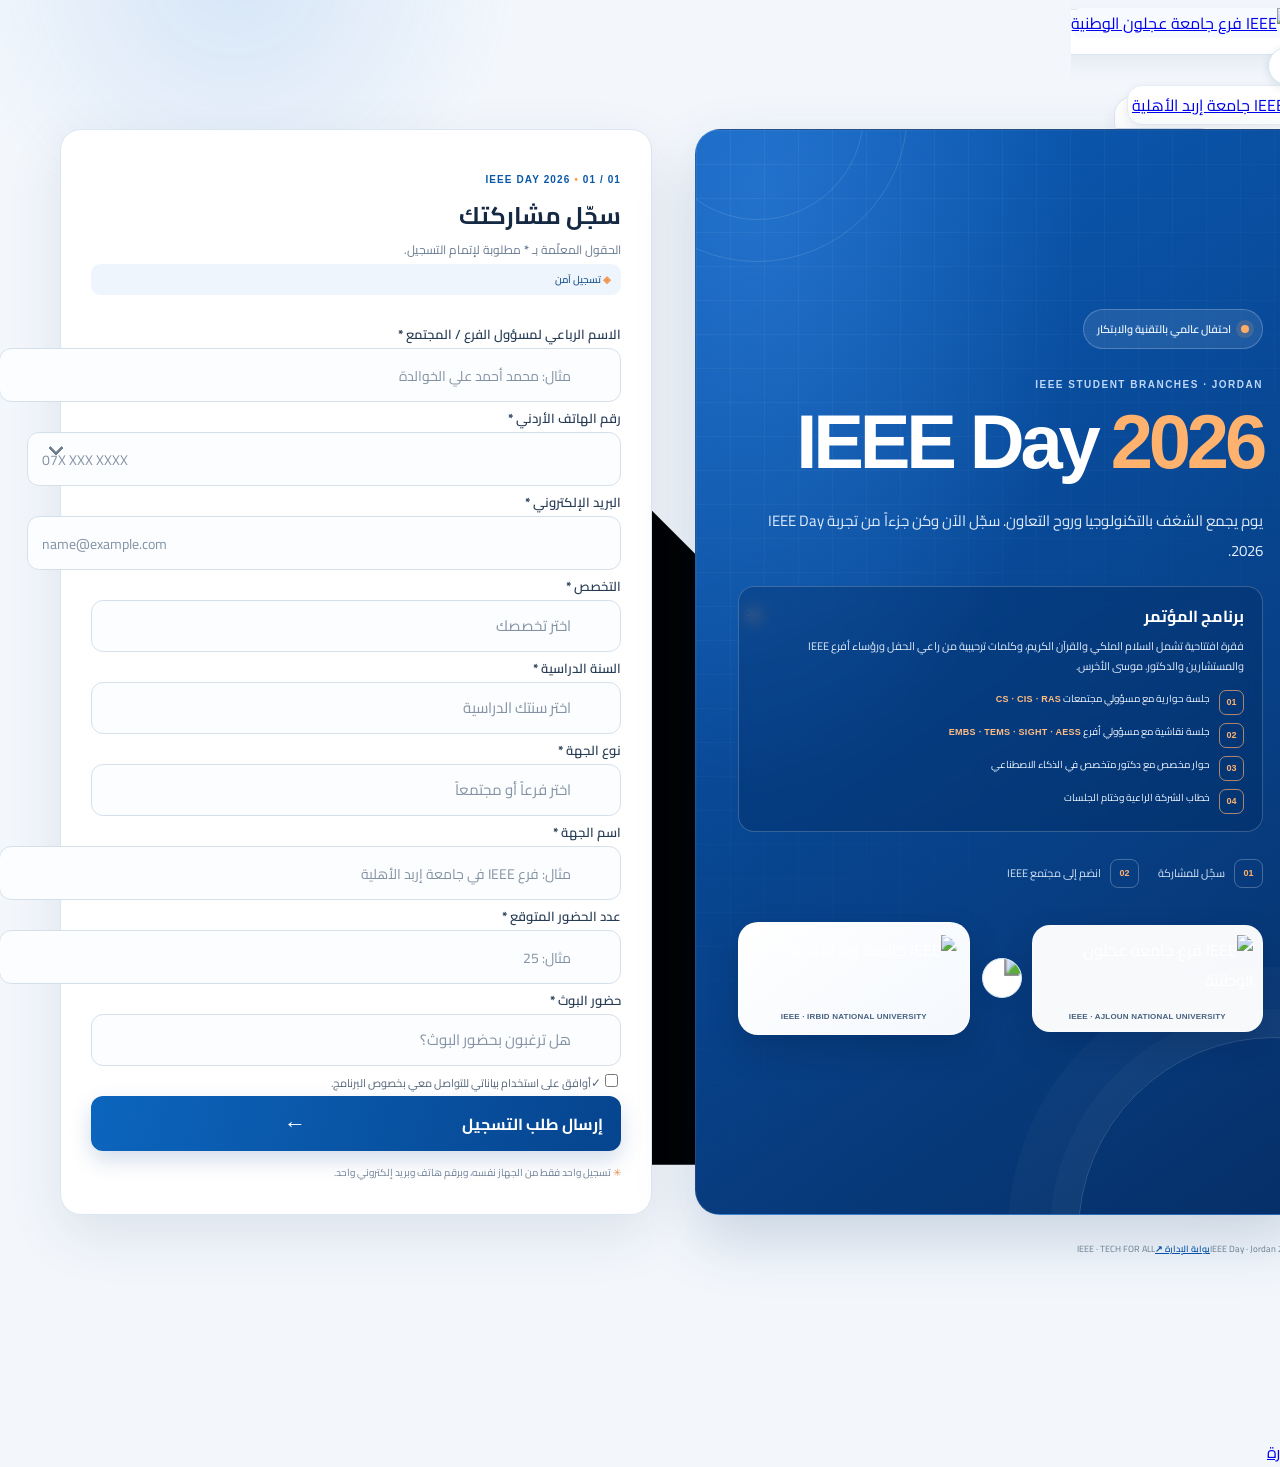
==== commit cb73912b: "Fix booth option label duplication in form" ====
--- a/index.html
+++ b/index.html
@@ -51,7 +51,7 @@
           <label class="field" for="organizationType"><span class="field-label">نوع الجهة <b>*</b></span><span class="input-wrap select-wrap"><span class="input-icon" aria-hidden="true"><svg viewBox="0 0 24 24"><path d="M3 21h18M5 21V7l7-4 7 4v14M9 21v-5h6v5M9 9h.01M15 9h.01"/></svg></span><select id="organizationType" name="organizationType" required><option value="" selected disabled>اختر فرعاً أو مجتمعاً</option><option value="فرع">فرع IEEE</option><option value="مجتمع">مجتمع IEEE</option></select><span class="field-status"></span></span><span class="field-error"></span></label>
           <label class="field" for="organizationName"><span class="field-label">اسم الجهة <b>*</b></span><span class="input-wrap"><span class="input-icon" aria-hidden="true"><svg viewBox="0 0 24 24"><path d="M4 21h16M6 18V5l6-3 6 3v13M9 8h.01M15 8h.01M9 12h.01M15 12h.01M10 18v-3h4v3"/></svg></span><input id="organizationName" name="organizationName" type="text" maxlength="160" placeholder="مثال: فرع IEEE في جامعة إربد الأهلية" required><span class="field-status"></span></span><span class="field-error"></span></label>
           <label class="field" for="attendeeCount"><span class="field-label">عدد الحضور المتوقع <b>*</b></span><span class="input-wrap"><span class="input-icon" aria-hidden="true"><svg viewBox="0 0 24 24"><path d="M16 21v-2a4 4 0 0 0-4-4H8a4 4 0 0 0-4 4v2M10 11a4 4 0 1 0 0-8 4 4 0 0 0 0 8ZM20 8v6M23 11h-6"/></svg></span><input id="attendeeCount" name="attendeeCount" type="number" inputmode="numeric" min="1" max="10000" step="1" placeholder="مثال: 25" required><span class="field-status"></span></span><span class="field-error"></span></label>
-          <label class="field" for="boothOption"><span class="field-label">حضور البوث <b>*</b></span><span class="input-wrap select-wrap"><span class="input-icon" aria-hidden="true"><svg viewBox="0 0 24 24"><path d="M3 21h18M5 21V7l7-4 7 4v14M9 21v-5h6v5M9 9h.01M15 9h.01"/></svg></span><select id="boothOption" name="boothOption" required><option value="" selected disabled>هل ترغبون بحضور ببوث؟</option><option value="مع بوث">مع حضور بوث</option><option value="بدون بوث">بدون حضور بوث</option></select><span class="field-status"></span></span><span class="field-error"></span></label>
+          <label class="field" for="boothOption"><span class="field-label">حضور البوث <b>*</b></span><span class="input-wrap select-wrap"><span class="input-icon" aria-hidden="true"><svg viewBox="0 0 24 24"><path d="M3 21h18M5 21V7l7-4 7 4v14M9 21v-5h6v5M9 9h.01M15 9h.01"/></svg></span><select id="boothOption" name="boothOption" required><option value="" selected disabled>هل ترغبون بحضور البوث؟</option><option value="مع بوث">مع حضور بوث</option><option value="بدون بوث">بدون حضور بوث</option></select><span class="field-status"></span></span><span class="field-error"></span></label>
         </div>
         <label class="consent" for="consent"><input id="consent" type="checkbox" name="consent" required><span class="custom-checkbox">✓</span><span>أوافق على استخدام بياناتي للتواصل معي بخصوص البرنامج.</span></label>
         <button class="primary-button submit-button" type="submit"><span class="submit-text">إرسال طلب التسجيل</span><span class="submit-arrow" aria-hidden="true">←</span><span class="button-spinner"></span></button>
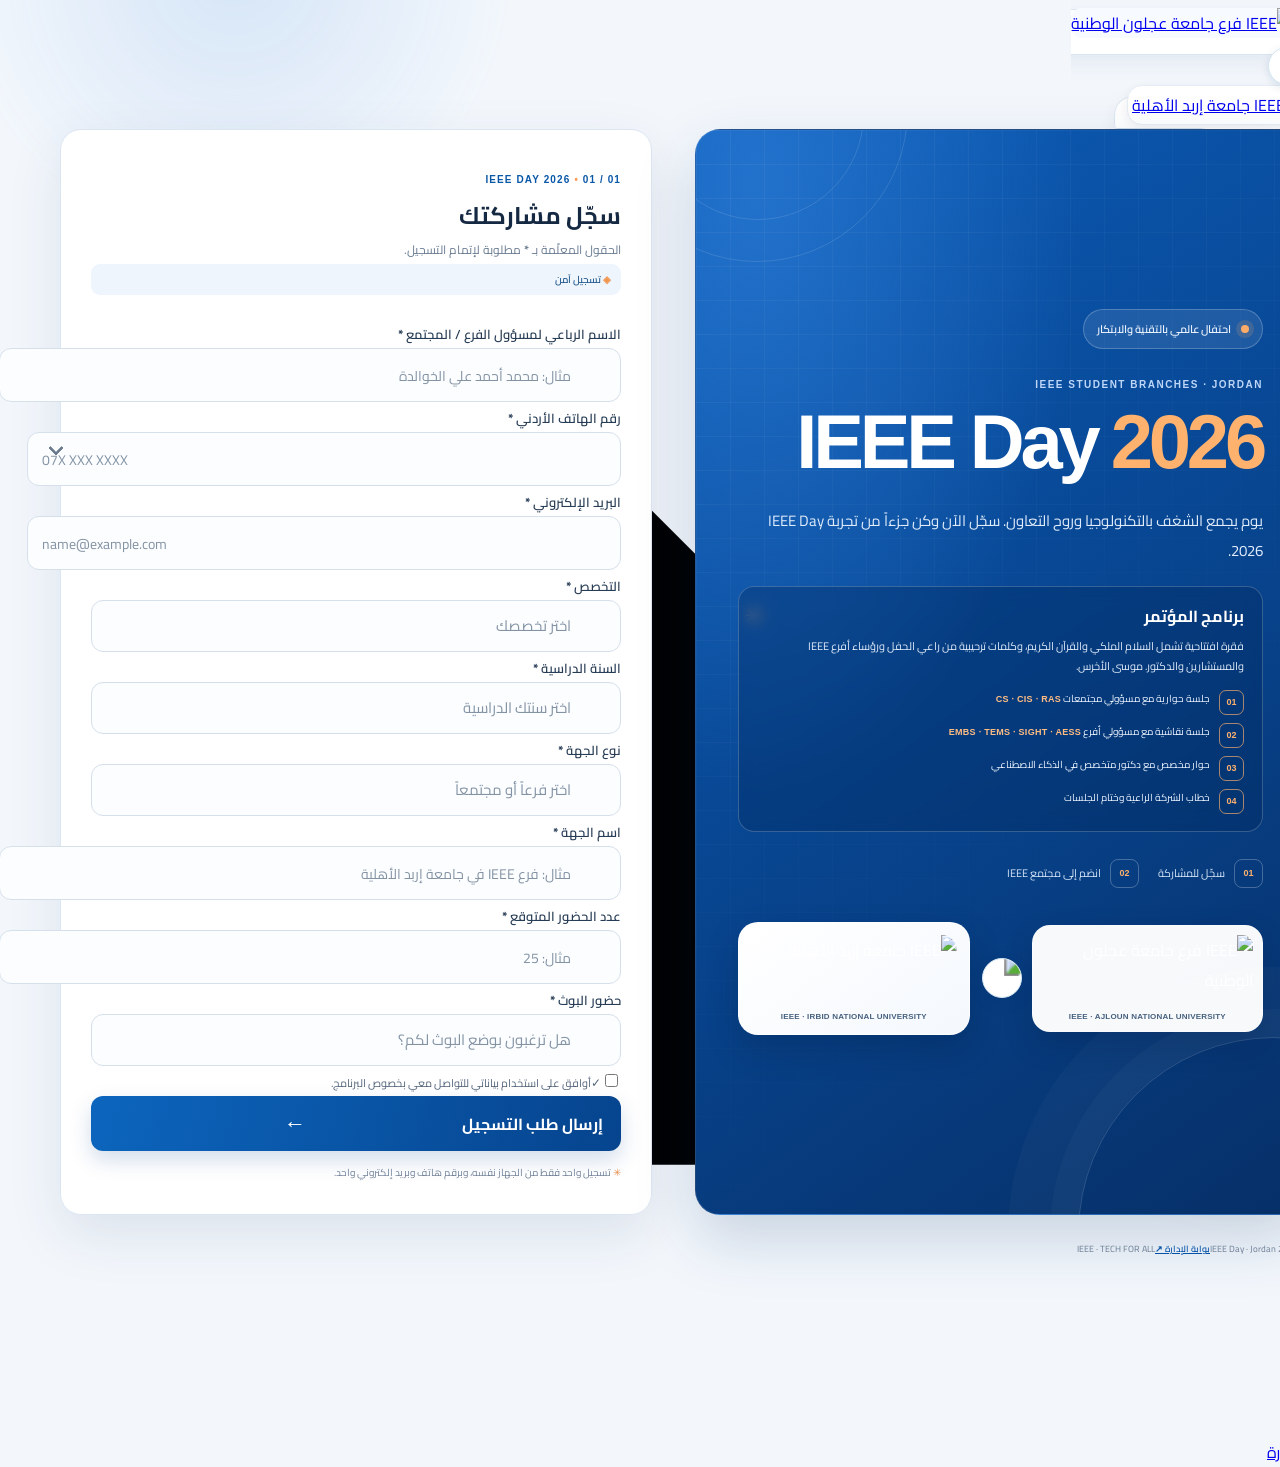
==== commit caf8154d: "Update index.html" ====
--- a/index.html
+++ b/index.html
@@ -51,7 +51,7 @@
           <label class="field" for="organizationType"><span class="field-label">نوع الجهة <b>*</b></span><span class="input-wrap select-wrap"><span class="input-icon" aria-hidden="true"><svg viewBox="0 0 24 24"><path d="M3 21h18M5 21V7l7-4 7 4v14M9 21v-5h6v5M9 9h.01M15 9h.01"/></svg></span><select id="organizationType" name="organizationType" required><option value="" selected disabled>اختر فرعاً أو مجتمعاً</option><option value="فرع">فرع IEEE</option><option value="مجتمع">مجتمع IEEE</option></select><span class="field-status"></span></span><span class="field-error"></span></label>
           <label class="field" for="organizationName"><span class="field-label">اسم الجهة <b>*</b></span><span class="input-wrap"><span class="input-icon" aria-hidden="true"><svg viewBox="0 0 24 24"><path d="M4 21h16M6 18V5l6-3 6 3v13M9 8h.01M15 8h.01M9 12h.01M15 12h.01M10 18v-3h4v3"/></svg></span><input id="organizationName" name="organizationName" type="text" maxlength="160" placeholder="مثال: فرع IEEE في جامعة إربد الأهلية" required><span class="field-status"></span></span><span class="field-error"></span></label>
           <label class="field" for="attendeeCount"><span class="field-label">عدد الحضور المتوقع <b>*</b></span><span class="input-wrap"><span class="input-icon" aria-hidden="true"><svg viewBox="0 0 24 24"><path d="M16 21v-2a4 4 0 0 0-4-4H8a4 4 0 0 0-4 4v2M10 11a4 4 0 1 0 0-8 4 4 0 0 0 0 8ZM20 8v6M23 11h-6"/></svg></span><input id="attendeeCount" name="attendeeCount" type="number" inputmode="numeric" min="1" max="10000" step="1" placeholder="مثال: 25" required><span class="field-status"></span></span><span class="field-error"></span></label>
-          <label class="field" for="boothOption"><span class="field-label">حضور البوث <b>*</b></span><span class="input-wrap select-wrap"><span class="input-icon" aria-hidden="true"><svg viewBox="0 0 24 24"><path d="M3 21h18M5 21V7l7-4 7 4v14M9 21v-5h6v5M9 9h.01M15 9h.01"/></svg></span><select id="boothOption" name="boothOption" required><option value="" selected disabled>هل ترغبون بحضور البوث؟</option><option value="مع بوث">مع حضور بوث</option><option value="بدون بوث">بدون حضور بوث</option></select><span class="field-status"></span></span><span class="field-error"></span></label>
+          <label class="field" for="boothOption"><span class="field-label"> حضور البوث <b>*</b></span><span class="input-wrap select-wrap"><span class="input-icon" aria-hidden="true"><svg viewBox="0 0 24 24"><path d="M3 21h18M5 21V7l7-4 7 4v14M9 21v-5h6v5M9 9h.01M15 9h.01"/></svg></span><select id="boothOption" name="boothOption" required><option value="" selected disabled>هل ترغبون بوضع البوث لكم؟</option><option value="مع بوث">نعم</option><option value="بدون بوث">لا</option></select><span class="field-status"></span></span><span class="field-error"></span></label>
         </div>
         <label class="consent" for="consent"><input id="consent" type="checkbox" name="consent" required><span class="custom-checkbox">✓</span><span>أوافق على استخدام بياناتي للتواصل معي بخصوص البرنامج.</span></label>
         <button class="primary-button submit-button" type="submit"><span class="submit-text">إرسال طلب التسجيل</span><span class="submit-arrow" aria-hidden="true">←</span><span class="button-spinner"></span></button>
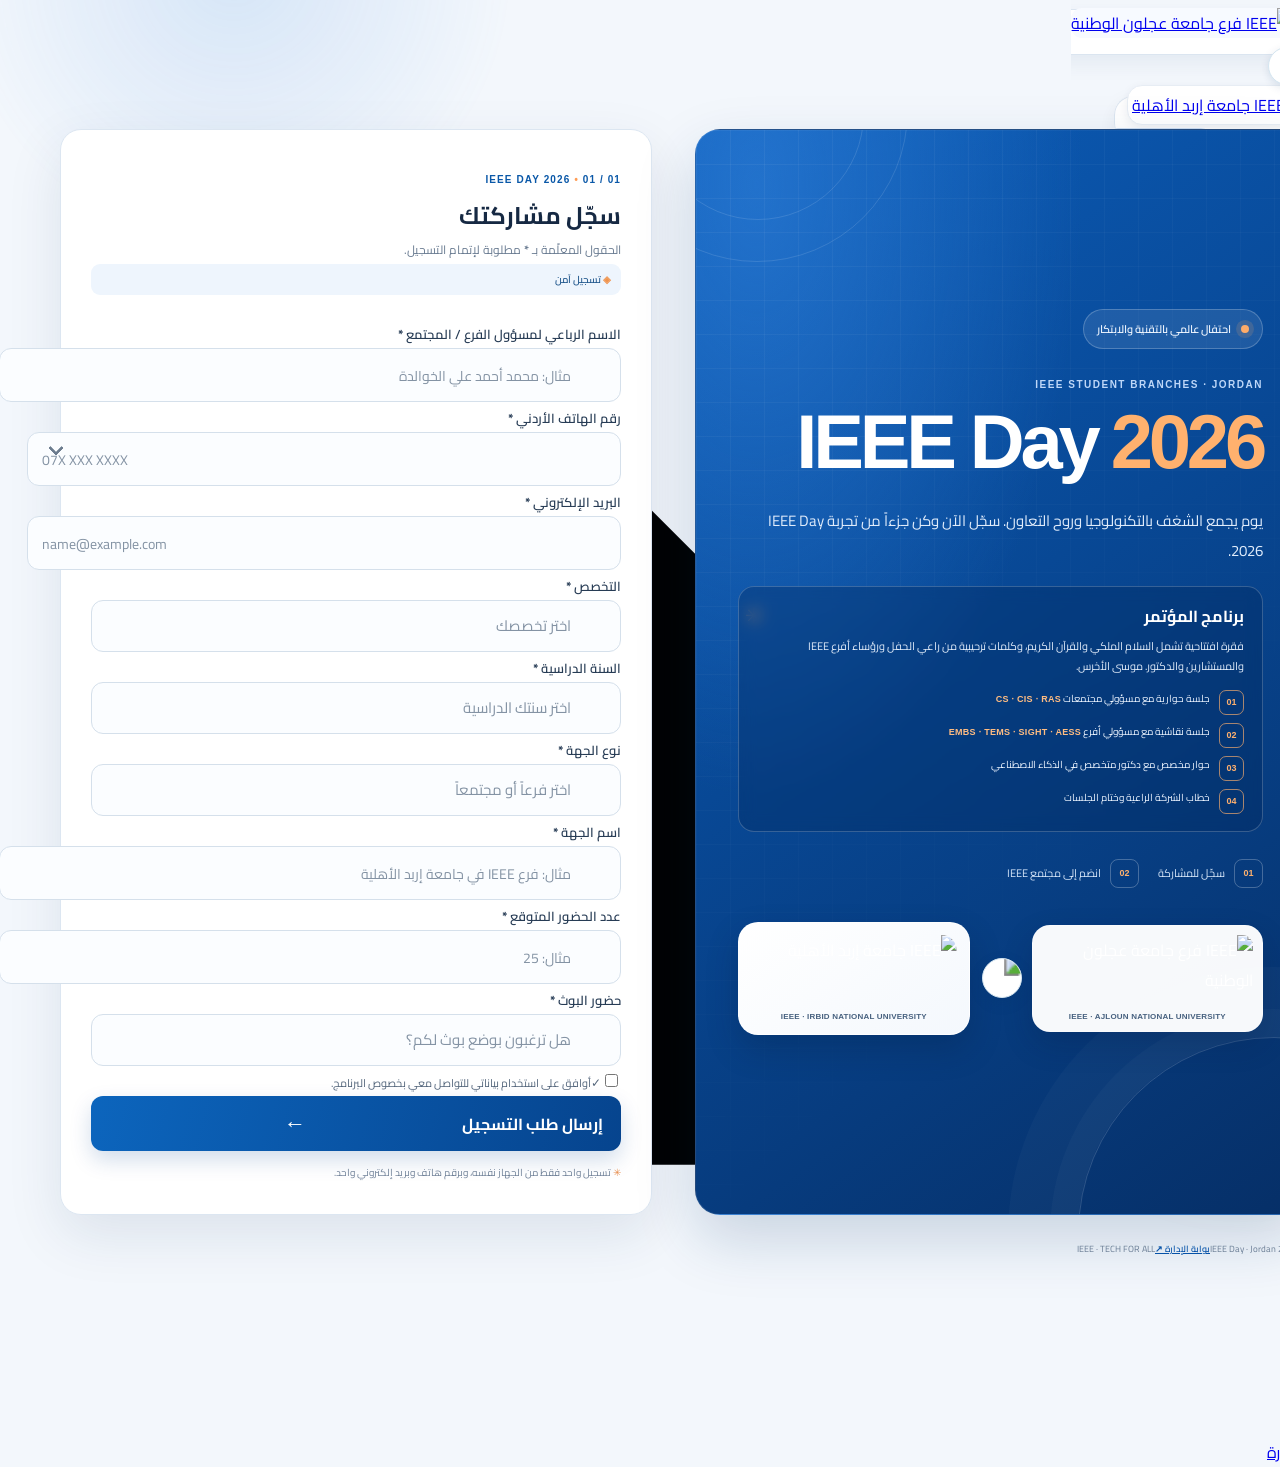
==== commit 4da657e9: "Update index.html" ====
--- a/index.html
+++ b/index.html
@@ -51,7 +51,7 @@
           <label class="field" for="organizationType"><span class="field-label">نوع الجهة <b>*</b></span><span class="input-wrap select-wrap"><span class="input-icon" aria-hidden="true"><svg viewBox="0 0 24 24"><path d="M3 21h18M5 21V7l7-4 7 4v14M9 21v-5h6v5M9 9h.01M15 9h.01"/></svg></span><select id="organizationType" name="organizationType" required><option value="" selected disabled>اختر فرعاً أو مجتمعاً</option><option value="فرع">فرع IEEE</option><option value="مجتمع">مجتمع IEEE</option></select><span class="field-status"></span></span><span class="field-error"></span></label>
           <label class="field" for="organizationName"><span class="field-label">اسم الجهة <b>*</b></span><span class="input-wrap"><span class="input-icon" aria-hidden="true"><svg viewBox="0 0 24 24"><path d="M4 21h16M6 18V5l6-3 6 3v13M9 8h.01M15 8h.01M9 12h.01M15 12h.01M10 18v-3h4v3"/></svg></span><input id="organizationName" name="organizationName" type="text" maxlength="160" placeholder="مثال: فرع IEEE في جامعة إربد الأهلية" required><span class="field-status"></span></span><span class="field-error"></span></label>
           <label class="field" for="attendeeCount"><span class="field-label">عدد الحضور المتوقع <b>*</b></span><span class="input-wrap"><span class="input-icon" aria-hidden="true"><svg viewBox="0 0 24 24"><path d="M16 21v-2a4 4 0 0 0-4-4H8a4 4 0 0 0-4 4v2M10 11a4 4 0 1 0 0-8 4 4 0 0 0 0 8ZM20 8v6M23 11h-6"/></svg></span><input id="attendeeCount" name="attendeeCount" type="number" inputmode="numeric" min="1" max="10000" step="1" placeholder="مثال: 25" required><span class="field-status"></span></span><span class="field-error"></span></label>
-          <label class="field" for="boothOption"><span class="field-label"> حضور البوث <b>*</b></span><span class="input-wrap select-wrap"><span class="input-icon" aria-hidden="true"><svg viewBox="0 0 24 24"><path d="M3 21h18M5 21V7l7-4 7 4v14M9 21v-5h6v5M9 9h.01M15 9h.01"/></svg></span><select id="boothOption" name="boothOption" required><option value="" selected disabled>هل ترغبون بوضع البوث لكم؟</option><option value="مع بوث">نعم</option><option value="بدون بوث">لا</option></select><span class="field-status"></span></span><span class="field-error"></span></label>
+          <label class="field" for="boothOption"><span class="field-label"> حضور البوث <b>*</b></span><span class="input-wrap select-wrap"><span class="input-icon" aria-hidden="true"><svg viewBox="0 0 24 24"><path d="M3 21h18M5 21V7l7-4 7 4v14M9 21v-5h6v5M9 9h.01M15 9h.01"/></svg></span><select id="boothOption" name="boothOption" required><option value="" selected disabled>هل ترغبون بوضع بوث لكم؟</option><option value="مع بوث">نعم</option><option value="بدون بوث">لا</option></select><span class="field-status"></span></span><span class="field-error"></span></label>
         </div>
         <label class="consent" for="consent"><input id="consent" type="checkbox" name="consent" required><span class="custom-checkbox">✓</span><span>أوافق على استخدام بياناتي للتواصل معي بخصوص البرنامج.</span></label>
         <button class="primary-button submit-button" type="submit"><span class="submit-text">إرسال طلب التسجيل</span><span class="submit-arrow" aria-hidden="true">←</span><span class="button-spinner"></span></button>
